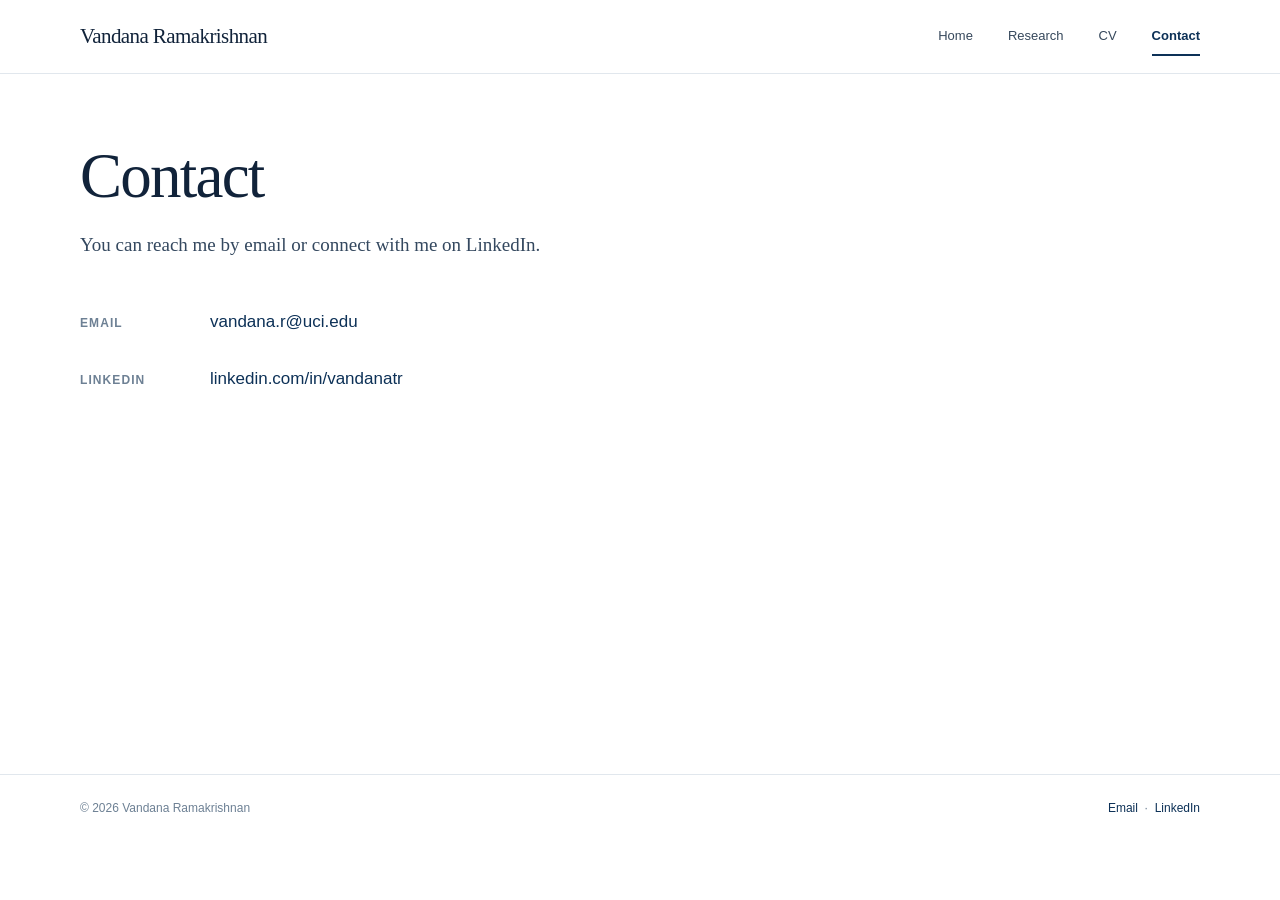
==== contact.html @ f9ac1b99 "Add files via upload" ====
<!DOCTYPE html>
<html lang="en"><head><meta charset="utf-8"/><meta content="width=device-width,initial-scale=1" name="viewport"/><meta content="#ffffff" name="theme-color"/><meta content="Contact economist Vandana Ramakrishnan by email or LinkedIn." name="description"/><meta content="Vandana Ramakrishnan" name="author"/><title>Contact | Vandana Ramakrishnan</title><link href="favicon.svg" rel="icon" type="image/svg+xml"/><link href="styles.css" rel="stylesheet"/></head><body>
<a class="skip" href="#content">Skip to main content</a>
<header class="site-header"><div class="header-inner"><a class="brand" href="index.html">Vandana Ramakrishnan</a><button aria-controls="main-nav" aria-expanded="false" class="menu-toggle" type="button">Menu ☰</button><nav aria-label="Main navigation" class="site-nav" id="main-nav"><a href="index.html">Home</a><a href="research.html">Research</a><a href="cv.html">CV</a><a aria-current="page" href="contact.html">Contact</a></nav></div></header>
<main id="content"><div class="page contact-page"><h1>Contact</h1><p class="contact-intro">You can reach me by email or connect with me on LinkedIn.</p><div class="contact-item"><div class="contact-label">Email</div><a href="mailto:vandana.r@uci.edu">vandana.r@uci.edu</a></div><div class="contact-item"><div class="contact-label">LinkedIn</div><a href="https://www.linkedin.com/in/vandanatr/" rel="noopener noreferrer" target="_blank">linkedin.com/in/vandanatr</a></div></div></main>
<footer class="site-footer"><div class="footer-inner"><span>© 2026 Vandana Ramakrishnan</span><span><a href="mailto:vandana.r@uci.edu">Email</a>  ·  <a href="https://www.linkedin.com/in/vandanatr/" rel="noopener noreferrer" target="_blank">LinkedIn</a></span></div></footer><script defer="" src="cv-link.js"></script><script defer="" src="script.js"></script></body></html>
---- styles.css ----
/* Clean academic × finance design | white / ink navy / slate | GitHub Pages */
:root{--navy:#0d3157;--ink:#11233a;--slate:#36485c;--muted:#6d8094;--line:#e1e7ed;--white:#fff;--wash:#f9fbfd;--max:1120px}
*,*::before,*::after{box-sizing:border-box}
html{scroll-behavior:smooth}body{margin:0;background:var(--white);color:var(--ink);font-family:Arial,Helvetica,sans-serif;font-size:15px;line-height:1.7;-webkit-font-smoothing:antialiased}
a{color:var(--navy);text-decoration:none}a:hover{text-decoration:underline;text-underline-offset:4px}a:focus-visible,button:focus-visible,summary:focus-visible{outline:3px solid #94b4d4;outline-offset:3px}
h1,h2,h3,.brand,.serif{font-family:Georgia,'Iowan Old Style',Baskerville,'Times New Roman',serif;font-weight:400;letter-spacing:-.028em;line-height:1.2}
p{margin:0 0 16px}img{display:block;max-width:100%}
.container,main{width:min(var(--max),calc(100% - 92px));margin-left:auto;margin-right:auto}
.skip{position:absolute;left:-200vw;top:0;background:white;padding:10px;z-index:100}.skip:focus{left:12px;top:12px}
.site-header{background:#fff;border-bottom:1px solid var(--line)}.header-inner{width:min(var(--max),calc(100% - 92px));margin:0 auto;min-height:73px;display:flex;justify-content:space-between;align-items:center;gap:22px}.brand{font-size:21px;color:var(--ink);white-space:nowrap}.brand:hover{text-decoration:none}
.site-nav{display:flex;gap:35px;align-items:center}.site-nav a{font-size:13px;font-weight:400;color:var(--slate);padding:25px 0;position:relative}.site-nav a:hover,.site-nav a[aria-current=page]{color:var(--navy);text-decoration:none}.site-nav a[aria-current=page]{font-weight:700}.site-nav a[aria-current=page]::after{content:'';height:2px;background:var(--navy);position:absolute;bottom:17px;left:0;right:0}.menu-toggle{display:none;border:1px solid var(--line);background:#fff;color:var(--navy);font:inherit;font-size:13px;padding:7px 11px;cursor:pointer}
.home-layout{min-height:calc(100dvh - 145px);padding:90px 0 105px;display:grid;grid-template-columns:minmax(0,1.32fr) minmax(260px,.78fr);gap:clamp(55px,8vw,120px);align-items:center}
.eyebrow{font-size:11px;text-transform:uppercase;letter-spacing:.22em;color:#657f99;font-weight:700}.home-title{font-size:clamp(48px,5.5vw,72px);line-height:1.08;margin:14px 0 11px;color:var(--ink)}.affiliation{font-family:Georgia,serif;font-size:22px;color:#203450;margin:0 0 35px}.home-bio{font-size:16px;color:#32465e;line-height:1.8;max-width:590px}.home-bio p{margin-bottom:15px}.home-actions{display:flex;align-items:center;gap:12px;flex-wrap:wrap;margin-top:27px}.btn{display:inline-flex;align-items:center;gap:8px;justify-content:center;line-height:1.35;font-weight:600;font-size:13px;border:1px solid var(--navy);padding:12px 22px;text-decoration:none;white-space:nowrap;cursor:pointer}.btn:hover{text-decoration:none}.btn-primary{color:#fff;background:var(--navy)}.btn-primary:hover{background:#1a476d;color:#fff}.btn-outline{color:var(--navy);background:#fff}.btn-outline:hover{background:#f8fafc}.headshot{width:100%;max-width:358px;height:440px;object-fit:cover;object-position:center 41%;margin-left:auto;border-radius:3px}
.home-links{display:flex;gap:19px;margin-top:23px;font-size:12px}.home-links a{border-bottom:1px solid #c9d6e2}.site-footer{border-top:1px solid var(--line);color:var(--muted);font-size:12px}.footer-inner{width:min(var(--max),calc(100% - 92px));margin:0 auto;padding:23px 0;display:flex;align-items:center;justify-content:space-between;gap:16px}
.page{padding:65px 0 100px}.page h1{font-size:clamp(48px,5vw,63px);color:var(--ink);margin:0 0 14px}.page-intro{font-family:Georgia,serif;font-size:18px;line-height:1.64;color:#35485d;max-width:850px;margin-bottom:30px}
.paper-filter{display:flex;align-items:center;gap:32px;flex-wrap:wrap;border-bottom:1px solid var(--line);margin:16px 0 0;padding:0}.filter-tab{font-size:13px;color:var(--muted);background:none;border:none;border-bottom:2px solid transparent;margin-bottom:-1px;padding:12px 0 13px;white-space:nowrap;cursor:pointer;font-family:inherit}.filter-tab[aria-selected=true]{color:var(--navy);border-bottom-color:var(--navy);font-weight:700}.filter-tab:hover{color:var(--navy)}
.paper-row{display:grid;grid-template-columns:94px minmax(0,1fr) 103px;gap:30px;padding:28px 0 26px;border-bottom:1px solid var(--line);align-items:start}.paper-type{font-size:10px;text-transform:uppercase;letter-spacing:.15em;font-weight:750;color:#246091;margin-bottom:9px}.paper-row h2{font-size:22px;color:var(--navy);line-height:1.27;margin:0 0 8px;letter-spacing:-.018em}.paper-row .byline{font-size:13px;color:#5a6a7f;margin-bottom:8px}.paper-row .synopsis{font-size:13px;color:#415167;line-height:1.64;margin:0}.paper-actions{display:flex;flex-direction:column;gap:12px;padding-top:16px;font-size:12px;white-space:nowrap}.paper-actions a{font-weight:650}.paper-actions .unavailable{font-size:11px;color:#748499;white-space:normal}.paper-row[hidden]{display:none}.paper-sheet{background:#fff;width:91px;height:124px;border:1px solid #d9e2eb;box-shadow:0 1px 4px rgba(12,35,58,.03);padding:14px 12px;display:flex;flex-direction:column;gap:5px;overflow:hidden}.sheet-heading{height:5px;background:#b7c4ce;width:65%;margin:0 auto 5px}.sheet-line{height:2px;min-height:2px;background:#d9dfe4;width:100%}.sheet-line.short{width:78%}.paper-note{font-size:12px;color:#718092;margin-top:25px}.paper-row .abstract{margin-top:13px;border-left:2px solid #94acc1;background:#f9fbfd;padding:11px 13px 3px;color:#405168;font-size:13px;line-height:1.65}.abstract summary{font-weight:650;color:var(--navy);font-size:12px;cursor:pointer;margin-bottom:9px}.abstract p{margin-bottom:10px}
.cv-page{max-width:980px}.cv-top{display:flex;align-items:flex-start;justify-content:space-between;gap:20px}.cv-top h1{margin-bottom:4px}.cv-updated{font-size:12px;color:var(--muted);margin:0 0 22px}.cv-top .home-actions{margin:10px 0 0}.cv-contact{font-size:13px;color:var(--muted);display:flex;gap:21px;flex-wrap:wrap;margin-bottom:37px}.cv-section{margin:0 0 33px}.cv-section h2{font-size:24px;letter-spacing:-.01em;color:var(--ink);margin:0 0 15px;padding-bottom:10px;border-bottom:1px solid var(--line)}.cv-line{display:grid;grid-template-columns:150px minmax(0,1fr);column-gap:18px;margin:0 0 11px}.cv-year{font-size:13px;color:#718096}.cv-main{font-size:14px;line-height:1.6;color:#334354}.cv-main strong{color:#152d48}.cv-main em{color:#6a7a8a}.cv-list{margin:0;padding-left:19px}.cv-list li{font-size:14px;line-height:1.65;margin-bottom:9px}.cv-small{font-size:14px;line-height:1.7;color:#34465c}.cv-papers li{margin-bottom:13px}.cv-papers .byline{font-size:12px;color:var(--muted);margin-top:3px}.cv-papers a{font-size:12px;font-weight:650;white-space:nowrap;margin-left:6px}
.detail{max-width:840px}.back-link{font-size:13px;color:var(--navy)}.detail-title{font-size:clamp(35px,4.3vw,49px)!important;margin:18px 0 14px!important}.detail .abstract-full{font-size:16px;line-height:1.8;color:#34485e;max-width:750px}.detail .meta-line{color:#6e8092;font-size:13px}.detail-heading{font-size:25px;color:var(--ink);border-bottom:1px solid var(--line);padding-bottom:8px;margin-top:45px}
@media(max-width:800px){.container,main,.header-inner,.footer-inner{width:calc(100% - 40px)}.header-inner{min-height:68px}.brand{font-size:18px}.menu-toggle{display:inline-block}.site-nav{display:none;position:absolute;top:68px;left:0;right:0;z-index:50;background:#fff;box-shadow:0 12px 20px rgba(7,27,51,.06);border-bottom:1px solid var(--line);padding:15px 20px;flex-direction:column;align-items:stretch;gap:0}.site-nav.is-open{display:flex}.site-nav a{padding:10px 0}.site-nav a[aria-current=page]::after{display:none}.home-layout{min-height:unset;grid-template-columns:1fr;gap:28px;padding:48px 0 66px}.home-layout .photo-wrap{grid-row:1}.headshot{height:260px;width:205px;margin:0 auto;object-position:center 36%}.home-title{font-size:clamp(42px,10vw,60px);margin:10px 0}.affiliation{font-size:19px;margin-bottom:22px}.home-bio{font-size:15px}.page{padding:49px 0 72px}.paper-filter{gap:18px}.filter-tab{font-size:12px}.paper-row{grid-template-columns:72px minmax(0,1fr);gap:16px}.paper-sheet{width:72px;height:97px;padding:12px 9px}.paper-actions{grid-column:2;flex-direction:row;flex-wrap:wrap;padding-top:0;gap:16px}.paper-row h2{font-size:20px}.footer-inner{flex-direction:column;align-items:flex-start}.cv-top{flex-direction:column}.cv-top .home-actions{margin:0}.cv-line{grid-template-columns:1fr;gap:2px}}
@media(max-width:440px){.paper-row{grid-template-columns:1fr}.paper-sheet{display:none}.paper-actions{grid-column:1}.home-actions .btn{padding:11px 17px}.page h1{font-size:43px}.page-intro{font-size:16px}}
@media print{.site-header,.site-footer,.skip,.cv-top .home-actions,.paper-filter{display:none!important}main{width:100%}.page{padding:0}.cv-section{break-inside:avoid;margin-bottom:15px}}

/* Accessible research filter/link controls */
.paper-row[hidden]{display:none!important}
.paper-link{font:inherit;font-size:12px;font-weight:650;color:var(--navy);padding:0;background:none;border:0;text-align:left;cursor:pointer;white-space:nowrap}
.paper-link:hover{text-decoration:underline;text-underline-offset:4px}


/* 2026-11 research/CV minimalism refinement. White background throughout. */
/* Research: a restrained vertical publications list, without thumbnails or tabs. */
.page:has(.research-group){max-width:900px}
.page:has(.research-group) .page-intro{margin-bottom:48px;max-width:790px}
.research-group{margin:0 0 56px}
.research-group h2{font-size:26px;line-height:1.25;color:var(--ink);margin:0 0 29px;font-weight:400}
.research-entry{margin:0 0 36px;padding:0 0 2px;max-width:835px}
.research-entry h3{font-size:23px;line-height:1.31;color:var(--navy);letter-spacing:-.018em;margin:0 0 8px}
.research-entry .paper-type{margin:0 0 8px;font-size:10px;letter-spacing:.16em}
.research-byline{font-size:13px;color:#647488;margin:0 0 9px}
.research-summary{font-size:14px;line-height:1.78;color:#36485c;max-width:780px;margin:0 0 10px}
.research-actions{display:flex;align-items:baseline;flex-wrap:wrap;gap:12px 23px;font-size:12px;margin-top:13px}
.research-actions a{font-weight:650}
.research-actions .unavailable{color:#768799;font-size:12px}
.research-abstract{display:inline-block;min-width:105px;max-width:100%}
.research-abstract summary{cursor:pointer;color:var(--navy);font-weight:650;list-style:none}
.research-abstract summary::-webkit-details-marker{display:none}
.research-abstract summary::after{content:' +';font-weight:400}
.research-abstract[open]{flex-basis:100%;width:100%;padding-top:5px}
.research-abstract[open] summary::after{content:' −'}
.research-abstract p{max-width:780px;font-size:13px;line-height:1.8;color:#46586b;margin:12px 0 0}
/* CV: generous vertical rhythm, no boxed sections or horizontal heading rules. */
.cv-page{max-width:870px}
.cv-top{margin-bottom:6px}
.cv-contact{gap:22px;margin-bottom:49px;font-size:13px}
.cv-section{margin-bottom:43px}
.cv-section h2{font-size:25px;line-height:1.24;font-weight:400;color:var(--ink);border:0;padding:0;margin:0 0 19px}
.cv-line{grid-template-columns:144px minmax(0,1fr);column-gap:23px;margin-bottom:15px}
.cv-main{line-height:1.73}
.cv-small{line-height:1.83}
.cv-list{padding-left:20px}
.cv-list li{line-height:1.75;margin-bottom:13px}
.cv-papers li{margin-bottom:18px}
.cv-papers a{margin-left:0}
.cv-papers .byline{margin-top:4px}
@media(max-width:800px){
 .page:has(.research-group) .page-intro{margin-bottom:36px}
 .research-group{margin-bottom:42px}
 .research-entry{margin-bottom:32px}
 .research-entry h3{font-size:21px}
 .cv-section{margin-bottom:35px}
 .cv-line{grid-template-columns:1fr;gap:2px;margin-bottom:13px}
 .cv-contact{margin-bottom:40px}
}
@media print{.cv-section{break-inside:avoid;margin-bottom:25px}}


/* Finance-oriented content updates: lightweight PDF summary link and simple contact. */
.research-actions{align-items:center;row-gap:14px}
.research-actions .summary-button{display:inline-flex;align-items:center;min-height:32px;padding:5px 12px;border:1px solid #afc1d1;background:#fff;color:var(--navy);font-size:12px;font-weight:650;text-decoration:none;line-height:1.35}
.research-actions .summary-button:hover,.research-actions .summary-button:focus-visible{background:#f7fafe;border-color:#6d8dad;text-decoration:none}
.research-abstract{min-width:initial}
.pdf-placeholder{border-color:#d7e1e9;color:#7f8fa0;background:#fff;cursor:default;white-space:normal}
.contact-page{max-width:740px;min-height:calc(100dvh - 200px)}
.contact-intro{font-family:Georgia,serif;font-size:19px;color:#34485f;margin:10px 0 47px;line-height:1.7}
.contact-item{display:flex;align-items:baseline;gap:35px;margin-bottom:28px;font-size:16px}
.contact-label{min-width:95px;font-weight:600;font-size:12px;color:var(--muted);text-transform:uppercase;letter-spacing:.09em}
.contact-item a{font-size:17px;overflow-wrap:anywhere}
.summary-page{max-width:1000px;min-height:calc(100dvh - 200px)}
.summary-page h1{font-size:clamp(33px,4.2vw,52px);max-width:970px;line-height:1.14;margin:10px 0 35px}
.summary-kicker{margin:36px 0 0}
.summary-status{color:#65798f;border-left:2px solid #b9cad8;padding:5px 0 5px 18px;font-size:15px}
.summary-reader-links{display:flex;justify-content:flex-end;margin-bottom:10px;font-size:13px}
#summary-frame{width:100%;height:min(1120px,86vh);min-height:650px;border:1px solid #dce5ed;background:white}
.pdf-mobile-help{color:var(--muted);font-size:12px;margin:10px 0}
[hidden]{display:none!important}
@media(max-width:800px){.contact-item{display:block}.contact-label{margin-bottom:5px}.contact-intro{font-size:17px;margin-bottom:35px}#summary-frame{min-height:530px;height:75vh}.summary-page{min-height:initial}}

/* Clickable research titles and direct CV link placeholder */
.research-title-link { color:inherit; text-decoration:none; }
.research-title-link:hover { text-decoration:underline; text-underline-offset:5px; }
.cv-nav-pending { font-size:13px; color:#8794a4; padding:25px 0; cursor:default; }
.paper-forthcoming { font-size:13px; color:#718398; }
.detail-actions { margin-top:25px; }
.detail .detail-heading { border-bottom:none; padding-bottom:0; margin-top:42px; }
@media (max-width:800px) { .cv-nav-pending { padding:10px 0; } }


/* Research list: title and overview only */
.research-title-link { text-decoration: none; }
.research-title-link:hover, .research-title-link:focus-visible { text-decoration: underline; text-underline-offset: 4px; }
.research-entry .research-summary { max-width: 770px; }

/* Dedicated CV page: one Drive link, no long online CV */
.cv-landing { max-width: 740px; min-height: 62vh; }
.cv-landing-intro { font-size: 18px; line-height: 1.8; color: #34485e; margin-top: 26px; }
.cv-pending-note { color: #677e93; }
.cv-landing [hidden] { display: none !important; }

/* Individual research pages: accessible tabs with inline PDF preview */
.paper-detail { max-width: 960px; }
.paper-tablist { display: flex; align-items: stretch; gap: 27px; margin-top: 45px; border-bottom: 1px solid var(--line); flex-wrap: wrap; }
.paper-tab { background: none; border: 0; border-bottom: 2px solid transparent; color: #60758b; font-family: inherit; font-size: 14px; font-weight: 600; padding: 10px 0 14px; margin-bottom: -1px; cursor: pointer; }
.paper-tab:hover, .paper-tab:focus-visible { color: var(--navy); }
.paper-tab[aria-selected="true"] { color: var(--navy); border-bottom-color: var(--navy); }
.paper-tab-panel { padding-top: 18px; }
.paper-tab-panel[hidden], .pdf-visible[hidden], .pdf-status[hidden] { display: none !important; }
.paper-detail .detail-heading { margin-top: 22px; font-size: 23px; }
.paper-detail .abstract-full { max-width: 800px; }
.pdf-status { color: #64798e; font-size: 15px; line-height: 1.75; border-left: 2px solid #cad9e6; padding-left: 16px; margin-top: 16px; }
.pdf-toolbar { display: flex; justify-content: flex-end; padding-bottom: 12px; font-size: 13px; }
.paper-pdf-frame { width: 100%; height: min(1100px, 84vh); min-height: 650px; border: 1px solid #dee6ed; background: white; }
.paper-external-link { margin-top: 20px; font-size: 14px; color: #435872; }
@media(max-width:800px) { .paper-tablist { gap: 20px; margin-top: 30px; } .paper-tab { font-size: 13px; } .paper-pdf-frame { height: 68vh; min-height: 470px; } }
@media(max-width:430px) { .paper-tablist { gap: 16px; } .paper-tab { font-size: 12px; } }

/* Research overviews: smaller, upright text; detail page content unchanged. */
.research-entry .research-summary { font-size: 13px; font-style: normal; line-height: 1.75; }

/* Requested refinement: muted gray research overviews, preserving layout. */
.research-entry .research-summary { color: #687482; }
.coauthor-link { color: var(--navy); text-decoration: underline; text-decoration-color: #b4c2cf; text-underline-offset: 3px; }
.coauthor-link:hover, .coauthor-link:focus-visible { text-decoration-color: currentColor; }
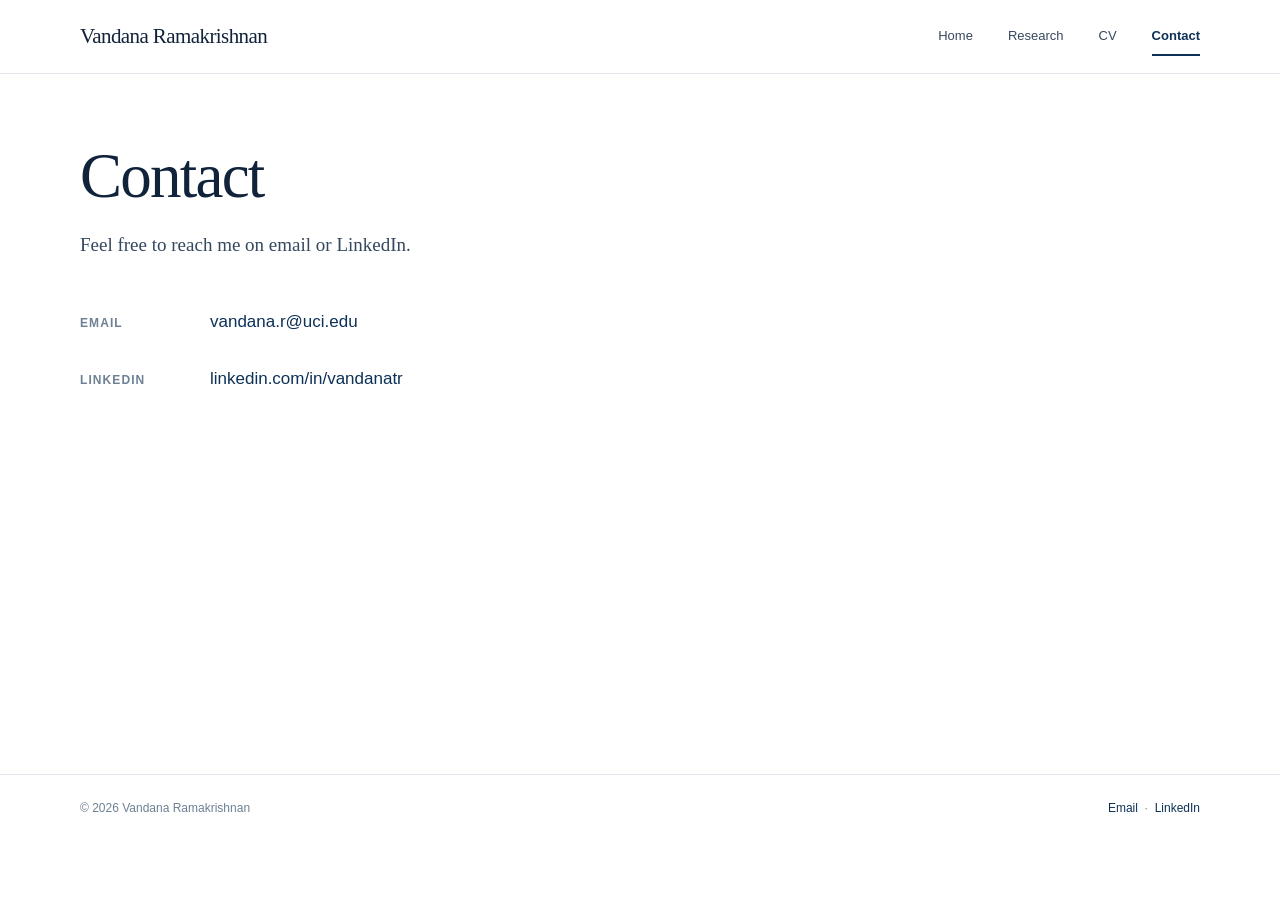
==== commit fa31a50d: "Add files via upload Update Website Nov 2026" ====
--- a/contact.html
+++ b/contact.html
@@ -1,6 +1,7 @@
 <!DOCTYPE html>
+
 <html lang="en"><head><meta charset="utf-8"/><meta content="width=device-width,initial-scale=1" name="viewport"/><meta content="#ffffff" name="theme-color"/><meta content="Contact economist Vandana Ramakrishnan by email or LinkedIn." name="description"/><meta content="Vandana Ramakrishnan" name="author"/><title>Contact | Vandana Ramakrishnan</title><link href="favicon.svg" rel="icon" type="image/svg+xml"/><link href="styles.css" rel="stylesheet"/></head><body>
 <a class="skip" href="#content">Skip to main content</a>
 <header class="site-header"><div class="header-inner"><a class="brand" href="index.html">Vandana Ramakrishnan</a><button aria-controls="main-nav" aria-expanded="false" class="menu-toggle" type="button">Menu ☰</button><nav aria-label="Main navigation" class="site-nav" id="main-nav"><a href="index.html">Home</a><a href="research.html">Research</a><a href="cv.html">CV</a><a aria-current="page" href="contact.html">Contact</a></nav></div></header>
-<main id="content"><div class="page contact-page"><h1>Contact</h1><p class="contact-intro">You can reach me by email or connect with me on LinkedIn.</p><div class="contact-item"><div class="contact-label">Email</div><a href="mailto:vandana.r@uci.edu">vandana.r@uci.edu</a></div><div class="contact-item"><div class="contact-label">LinkedIn</div><a href="https://www.linkedin.com/in/vandanatr/" rel="noopener noreferrer" target="_blank">linkedin.com/in/vandanatr</a></div></div></main>
+<main id="content"><div class="page contact-page"><h1>Contact</h1><p class="contact-intro">Feel free to reach me on email or LinkedIn.</p><div class="contact-item"><div class="contact-label">Email</div><a href="mailto:vandana.r@uci.edu">vandana.r@uci.edu</a></div><div class="contact-item"><div class="contact-label">LinkedIn</div><a href="https://www.linkedin.com/in/vandanatr/" rel="noopener noreferrer" target="_blank">linkedin.com/in/vandanatr</a></div></div></main>
 <footer class="site-footer"><div class="footer-inner"><span>© 2026 Vandana Ramakrishnan</span><span><a href="mailto:vandana.r@uci.edu">Email</a>  ·  <a href="https://www.linkedin.com/in/vandanatr/" rel="noopener noreferrer" target="_blank">LinkedIn</a></span></div></footer><script defer="" src="cv-link.js"></script><script defer="" src="script.js"></script></body></html>
--- a/styles.css
+++ b/styles.css
@@ -140,3 +140,51 @@
 .research-entry .research-summary { color: #687482; }
 .coauthor-link { color: var(--navy); text-decoration: underline; text-decoration-color: #b4c2cf; text-underline-offset: 3px; }
 .coauthor-link:hover, .coauthor-link:focus-visible { text-decoration-color: currentColor; }
+
+/* Abstract-only research presentation */
+.research-abstract-action { margin: 10px 0 0; font-size: 13px; }
+.research-abstract-action a { color: #315b83; text-decoration: none; border-bottom: 1px solid #b6c6d5; }
+.research-abstract-action a:hover, .research-abstract-action a:focus-visible { color: #123b63; border-bottom-color: #123b63; }
+.paper-abstract { margin-top: 32px; }
+
+
+/* Nov 9 refinement: focused homepage and in-place research abstracts */
+.home-header .header-inner { justify-content: flex-end; }
+.home-header .site-nav { margin-left: auto; }
+.home-title { font-size: clamp(46px, 5vw, 64px); margin-bottom: 28px; }
+.home-welcome { font-size: 17px; line-height: 1.55; color: var(--ink); margin: 0 0 14px; font-weight: 500; }
+.research-abstract-disclosure { margin-top: 13px; }
+.research-abstract-disclosure > summary {
+  display: inline-flex; align-items: center; gap: 14px;
+  padding: 6px 14px; border: 1px solid #ccd7e3; border-radius: 2px;
+  background: #fff; color: var(--navy); font-size: 12px; font-weight: 600;
+  cursor: pointer; list-style: none; user-select: none;
+}
+.research-abstract-disclosure > summary::-webkit-details-marker { display: none; }
+.research-abstract-disclosure > summary::after { content: '+'; font-size: 17px; font-weight: 400; line-height: 1; }
+.research-abstract-disclosure[open] > summary::after { content: '−'; }
+.research-abstract-disclosure > summary:hover, .research-abstract-disclosure[open] > summary { background: #f5f8fb; border-color: #9fb4c8; }
+.research-abstract-body {
+  max-width: 790px; border: 1px solid #e1e8ef; background: #f9fbfd;
+  margin-top: 12px; padding: 16px 19px; border-radius: 2px;
+}
+.research-abstract-body p { margin: 0; font-size: 14px; line-height: 1.82; color: #3c4d60; }
+@media(max-width:800px) {
+  .home-header .header-inner { justify-content: flex-end; }
+  .home-title { font-size: clamp(41px, 9vw, 55px); margin-bottom: 24px; }
+  .home-welcome { font-size: 16px; }
+  .research-abstract-body { padding: 14px 15px; }
+}
+
+/* Nov 9 homepage refinement: one-line desktop name, with breathing room.
+   On phones, allow the name to wrap to avoid horizontal overflow. */
+.home-title {
+  font-size: clamp(38px, 4.35vw, 58px);
+  white-space: nowrap;
+  letter-spacing: -0.034em;
+  margin: 0 0 35px;
+}
+.home-welcome { font-weight: 700; }
+@media (max-width: 800px) {
+  .home-title { font-size: clamp(37px, 8vw, 52px); white-space: normal; margin: 4px 0 26px; }
+}
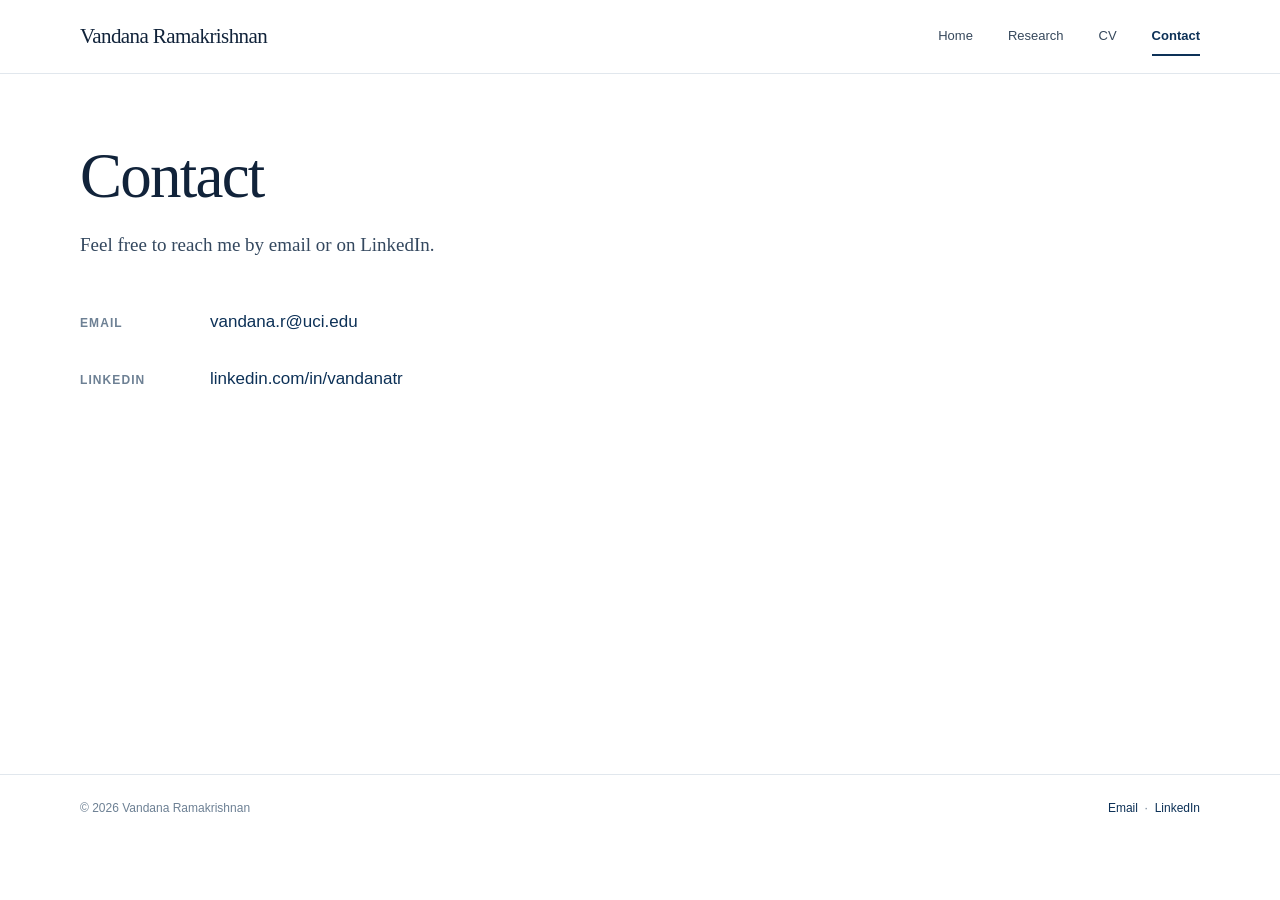
==== commit 69040ddf: "Update contact.html" ====
--- a/contact.html
+++ b/contact.html
@@ -3,5 +3,5 @@
 <html lang="en"><head><meta charset="utf-8"/><meta content="width=device-width,initial-scale=1" name="viewport"/><meta content="#ffffff" name="theme-color"/><meta content="Contact economist Vandana Ramakrishnan by email or LinkedIn." name="description"/><meta content="Vandana Ramakrishnan" name="author"/><title>Contact | Vandana Ramakrishnan</title><link href="favicon.svg" rel="icon" type="image/svg+xml"/><link href="styles.css" rel="stylesheet"/></head><body>
 <a class="skip" href="#content">Skip to main content</a>
 <header class="site-header"><div class="header-inner"><a class="brand" href="index.html">Vandana Ramakrishnan</a><button aria-controls="main-nav" aria-expanded="false" class="menu-toggle" type="button">Menu ☰</button><nav aria-label="Main navigation" class="site-nav" id="main-nav"><a href="index.html">Home</a><a href="research.html">Research</a><a href="cv.html">CV</a><a aria-current="page" href="contact.html">Contact</a></nav></div></header>
-<main id="content"><div class="page contact-page"><h1>Contact</h1><p class="contact-intro">Feel free to reach me on email or LinkedIn.</p><div class="contact-item"><div class="contact-label">Email</div><a href="mailto:vandana.r@uci.edu">vandana.r@uci.edu</a></div><div class="contact-item"><div class="contact-label">LinkedIn</div><a href="https://www.linkedin.com/in/vandanatr/" rel="noopener noreferrer" target="_blank">linkedin.com/in/vandanatr</a></div></div></main>
+<main id="content"><div class="page contact-page"><h1>Contact</h1><p class="contact-intro">Feel free to reach me by email or on LinkedIn.</p><div class="contact-item"><div class="contact-label">Email</div><a href="mailto:vandana.r@uci.edu">vandana.r@uci.edu</a></div><div class="contact-item"><div class="contact-label">LinkedIn</div><a href="https://www.linkedin.com/in/vandanatr/" rel="noopener noreferrer" target="_blank">linkedin.com/in/vandanatr</a></div></div></main>
 <footer class="site-footer"><div class="footer-inner"><span>© 2026 Vandana Ramakrishnan</span><span><a href="mailto:vandana.r@uci.edu">Email</a>  ·  <a href="https://www.linkedin.com/in/vandanatr/" rel="noopener noreferrer" target="_blank">LinkedIn</a></span></div></footer><script defer="" src="cv-link.js"></script><script defer="" src="script.js"></script></body></html>
--- a/styles.css
+++ b/styles.css
@@ -188,3 +188,188 @@
 @media (max-width: 800px) {
   .home-title { font-size: clamp(37px, 8vw, 52px); white-space: normal; margin: 4px 0 26px; }
 }
+
+
+/* Nov 9: justify the homepage biography (last lines stay naturally left-aligned). */
+.home-bio p {
+  text-align: justify;
+  text-justify: inter-word;
+}
+
+/* Mobile navigation: display Home / Research / CV / Contact in a row,
+   rather than hiding them behind a Menu button. */
+@media (max-width: 800px) {
+  .menu-toggle { display: none !important; }
+  .site-header .header-inner {
+    flex-direction: column;
+    justify-content: center;
+    align-items: center;
+    gap: 0;
+    padding-top: 9px;
+  }
+  .site-header .brand {
+    font-size: 18px;
+    margin-bottom: 2px;
+  }
+  .site-header .site-nav,
+  .site-header .site-nav.is-open {
+    display: flex !important;
+    position: static;
+    flex-direction: row;
+    flex-wrap: nowrap;
+    align-items: center;
+    justify-content: space-between;
+    gap: 12px;
+    width: 100%;
+    margin: 0;
+    padding: 0;
+    border: 0;
+    box-shadow: none;
+  }
+  .site-header .site-nav a {
+    font-size: 13px;
+    padding: 11px 0 13px;
+    white-space: nowrap;
+  }
+  .site-header .site-nav a[aria-current=page]::after {
+    display: block;
+    bottom: 6px;
+  }
+  .home-header .header-inner { padding-top: 0; }
+}
+
+/* Research Option 1: quiet publication list with expandable inline abstracts. */
+.research-minimal-page { max-width: 900px; }
+.research-minimal-page > h1 { margin-bottom: 34px; }
+.research-minimal-page .research-list { margin: 0; padding: 0; }
+.research-minimal-page .research-entry {
+  max-width: 835px;
+  margin: 0;
+  padding: 27px 0 32px;
+  border-bottom: 1px solid #e2e8ee;
+}
+.research-minimal-page .research-entry:first-child { padding-top: 6px; }
+.research-minimal-page .research-entry:last-child { border-bottom: 0; }
+.research-minimal-page .research-entry h3 {
+  font-size: 21px;
+  line-height: 1.4;
+  font-weight: 600;
+  margin: 0 0 10px;
+  letter-spacing: -0.016em;
+}
+.research-minimal-page .research-byline { margin: 0 0 12px; font-size: 13px; }
+.research-minimal-page .research-abstract-disclosure { margin: 0; }
+.research-minimal-page .research-abstract-disclosure > summary {
+  display: inline-flex;
+  align-items: center;
+  gap: 10px;
+  padding: 4px 0;
+  border: 0;
+  background: transparent;
+  border-radius: 0;
+  color: var(--navy);
+  font-size: 13px;
+  font-weight: 600;
+  cursor: pointer;
+}
+.research-minimal-page .research-abstract-disclosure > summary::after {
+  content: '';
+  display: inline-block;
+  width: 6px;
+  height: 6px;
+  border-right: 1.5px solid currentColor;
+  border-bottom: 1.5px solid currentColor;
+  transform: translateY(-2px) rotate(45deg);
+  transition: transform 150ms ease;
+  font-size: inherit;
+  line-height: inherit;
+}
+.research-minimal-page .research-abstract-disclosure[open] > summary::after {
+  content: '';
+  transform: translateY(2px) rotate(225deg);
+}
+.research-minimal-page .research-abstract-disclosure > summary:hover,
+.research-minimal-page .research-abstract-disclosure[open] > summary {
+  background: transparent;
+  border: 0;
+  color: var(--navy);
+  text-decoration: underline;
+  text-underline-offset: 4px;
+}
+.research-minimal-page .research-abstract-disclosure > summary:focus-visible {
+  outline: 2px solid var(--navy);
+  outline-offset: 4px;
+}
+.research-minimal-page .research-abstract-body {
+  max-width: 790px;
+  margin-top: 15px;
+  padding: 15px 19px;
+  border: 0;
+  border-left: 2px solid #d4dee8;
+  background: #f9fbfd;
+}
+@media (max-width: 800px) {
+  .research-minimal-page > h1 { margin-bottom: 20px; }
+  .research-minimal-page .research-entry { padding: 23px 0 27px; }
+  .research-minimal-page .research-entry h3 { font-size: 19px; line-height: 1.4; }
+  .research-minimal-page .research-abstract-body { padding: 14px 15px; }
+}
+
+
+/* Mobile navigation: icon-only hamburger that opens a dropdown. */
+@media (max-width: 800px) {
+  .site-header .header-inner {
+    position: relative;
+    min-height: 68px;
+    flex-direction: row;
+    justify-content: space-between;
+    align-items: center;
+    gap: 12px;
+    padding-top: 0;
+  }
+  .site-header.home-header .header-inner { justify-content: flex-end; }
+  .site-header .brand { margin-bottom: 0; }
+  .site-header .menu-toggle {
+    display: inline-flex !important;
+    align-items: center;
+    justify-content: center;
+    width: 42px;
+    height: 42px;
+    padding: 0;
+    font-size: 0; /* Hide visible 'Menu ☰', preserve accessible button text. */
+    line-height: 1;
+    border: 0;
+    background: transparent;
+  }
+  .site-header .menu-toggle::after {
+    content: "☰";
+    font-family: Arial, Helvetica, sans-serif;
+    font-size: 25px;
+    font-weight: 400;
+    line-height: 1;
+  }
+  .site-header .site-nav,
+  .site-header .site-nav.is-open {
+    position: absolute;
+    top: 100%;
+    left: 0;
+    right: 0;
+    z-index: 50;
+    width: 100%;
+    margin: 0;
+    padding: 10px 18px;
+    background: #fff;
+    border: 1px solid var(--line);
+    box-shadow: 0 12px 20px rgba(7,27,51,.06);
+    flex-direction: column;
+    align-items: stretch;
+    gap: 0;
+  }
+  .site-header .site-nav { display: none !important; }
+  .site-header .site-nav.is-open { display: flex !important; }
+  .site-header .site-nav a {
+    font-size: 14px;
+    padding: 9px 0;
+  }
+  .site-header .site-nav a[aria-current=page]::after { display: none; }
+}
